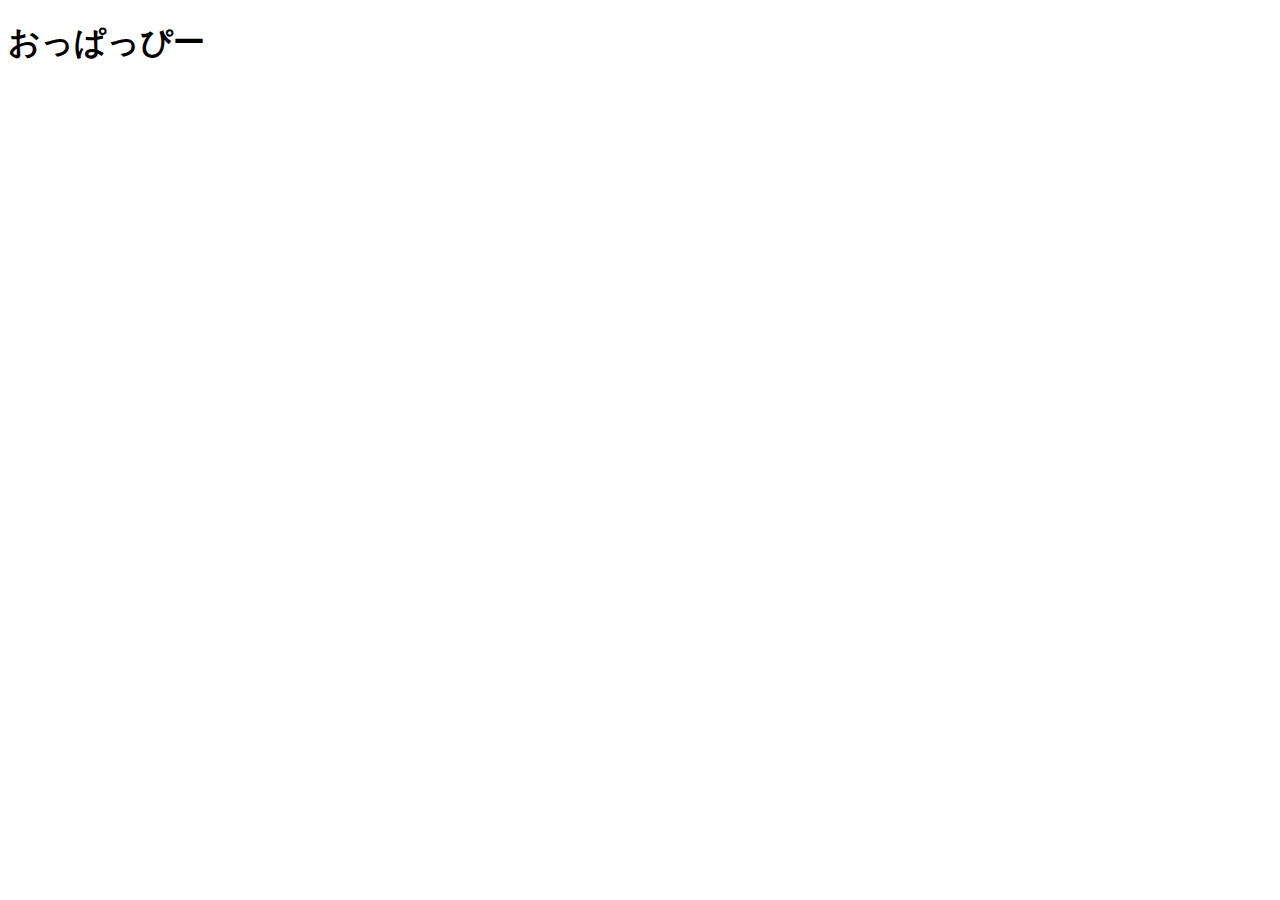
==== index.html @ 4fa89624 "test" ====
<!DOCTYPE html>
<html>
    <head>
        <meta charset="UTF-8">
        <title>おっぱっぴー</title>
        <link rel="stylesheet" type="text/css" href="main.css">
        <link rel="icon" href="mark.ico">
    </head>

    <body>
        <h1>おっぱっぴー</h1>
    </body>


</html>
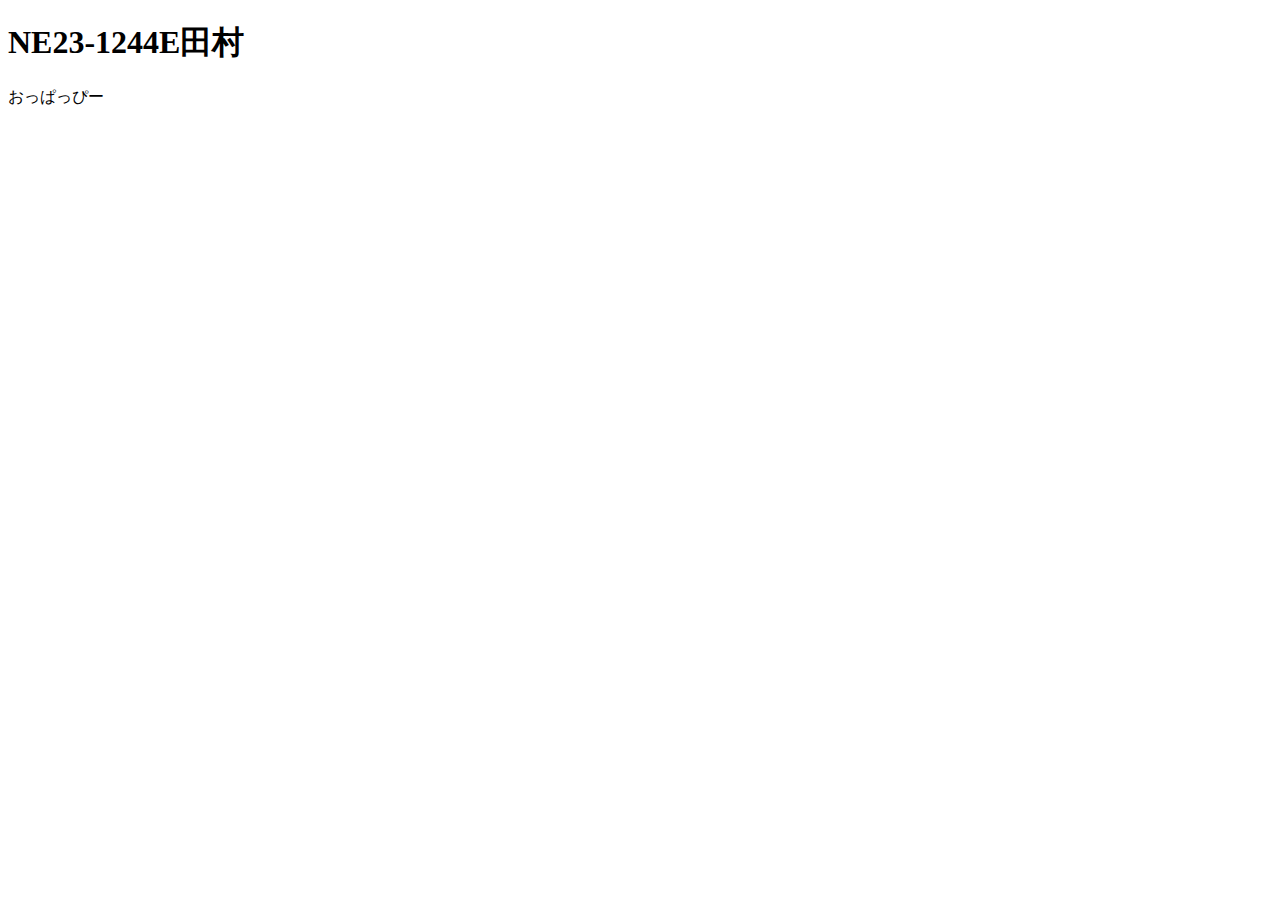
==== commit 232a1037: "test１" ====
--- a/index.html
+++ b/index.html
@@ -8,7 +8,8 @@
     </head>
 
     <body>
-        <h1>おっぱっぴー</h1>
+        <h1>NE23-1244E田村</h1>
+        <p>おっぱっぴー</p>
     </body>
 
 
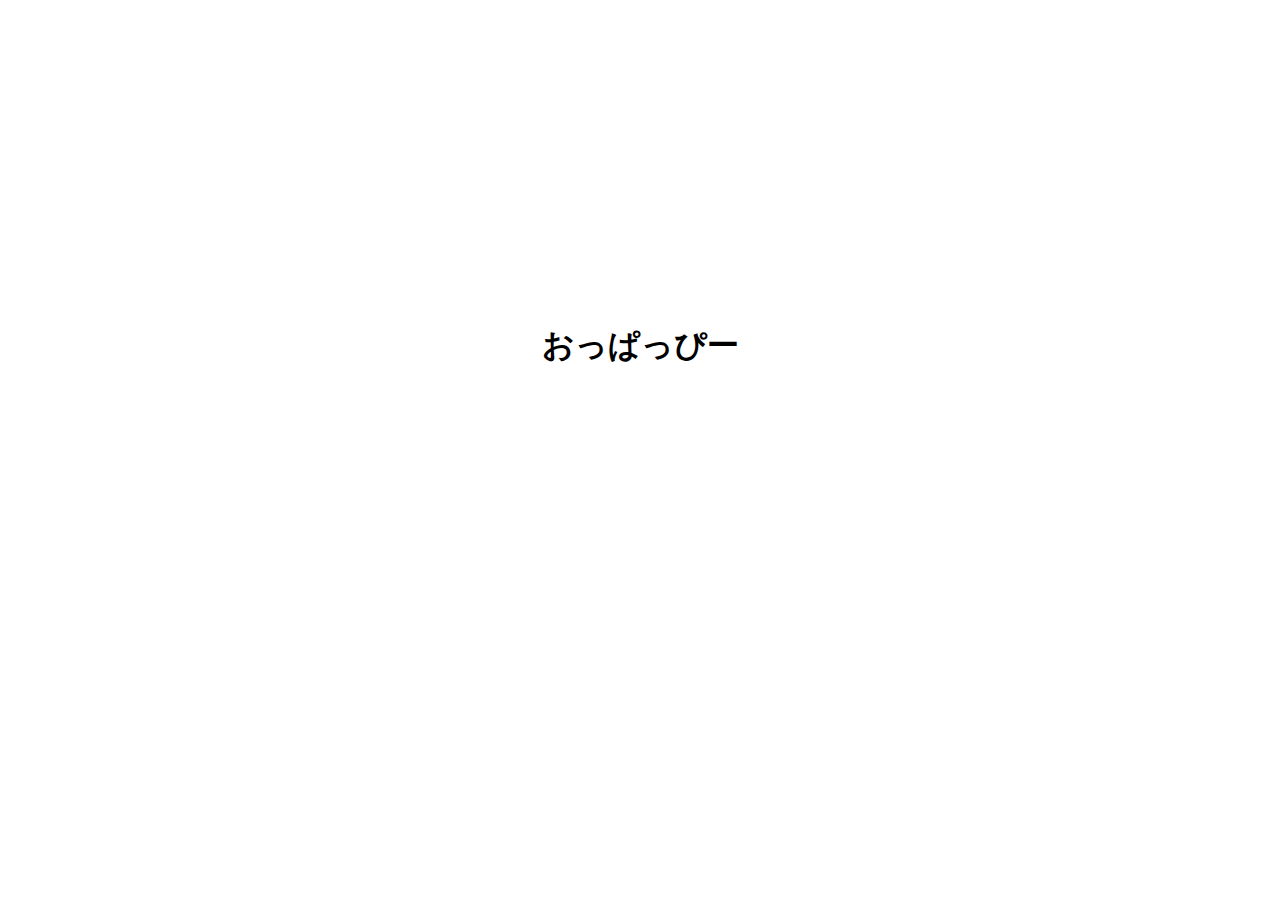
==== commit 2713e04a: "test１" ====
--- a/index.html
+++ b/index.html
@@ -8,8 +8,7 @@
     </head>
 
     <body>
-        <h1>NE23-1244E田村</h1>
-        <p>おっぱっぴー</p>
+        <h1>おっぱっぴー</h1>
     </body>
 
 
--- a/main.css
+++ b/main.css
@@ -0,0 +1,5 @@
+h1{
+    text-align: center;
+    margin: 0;
+    padding-top: 25%;
+}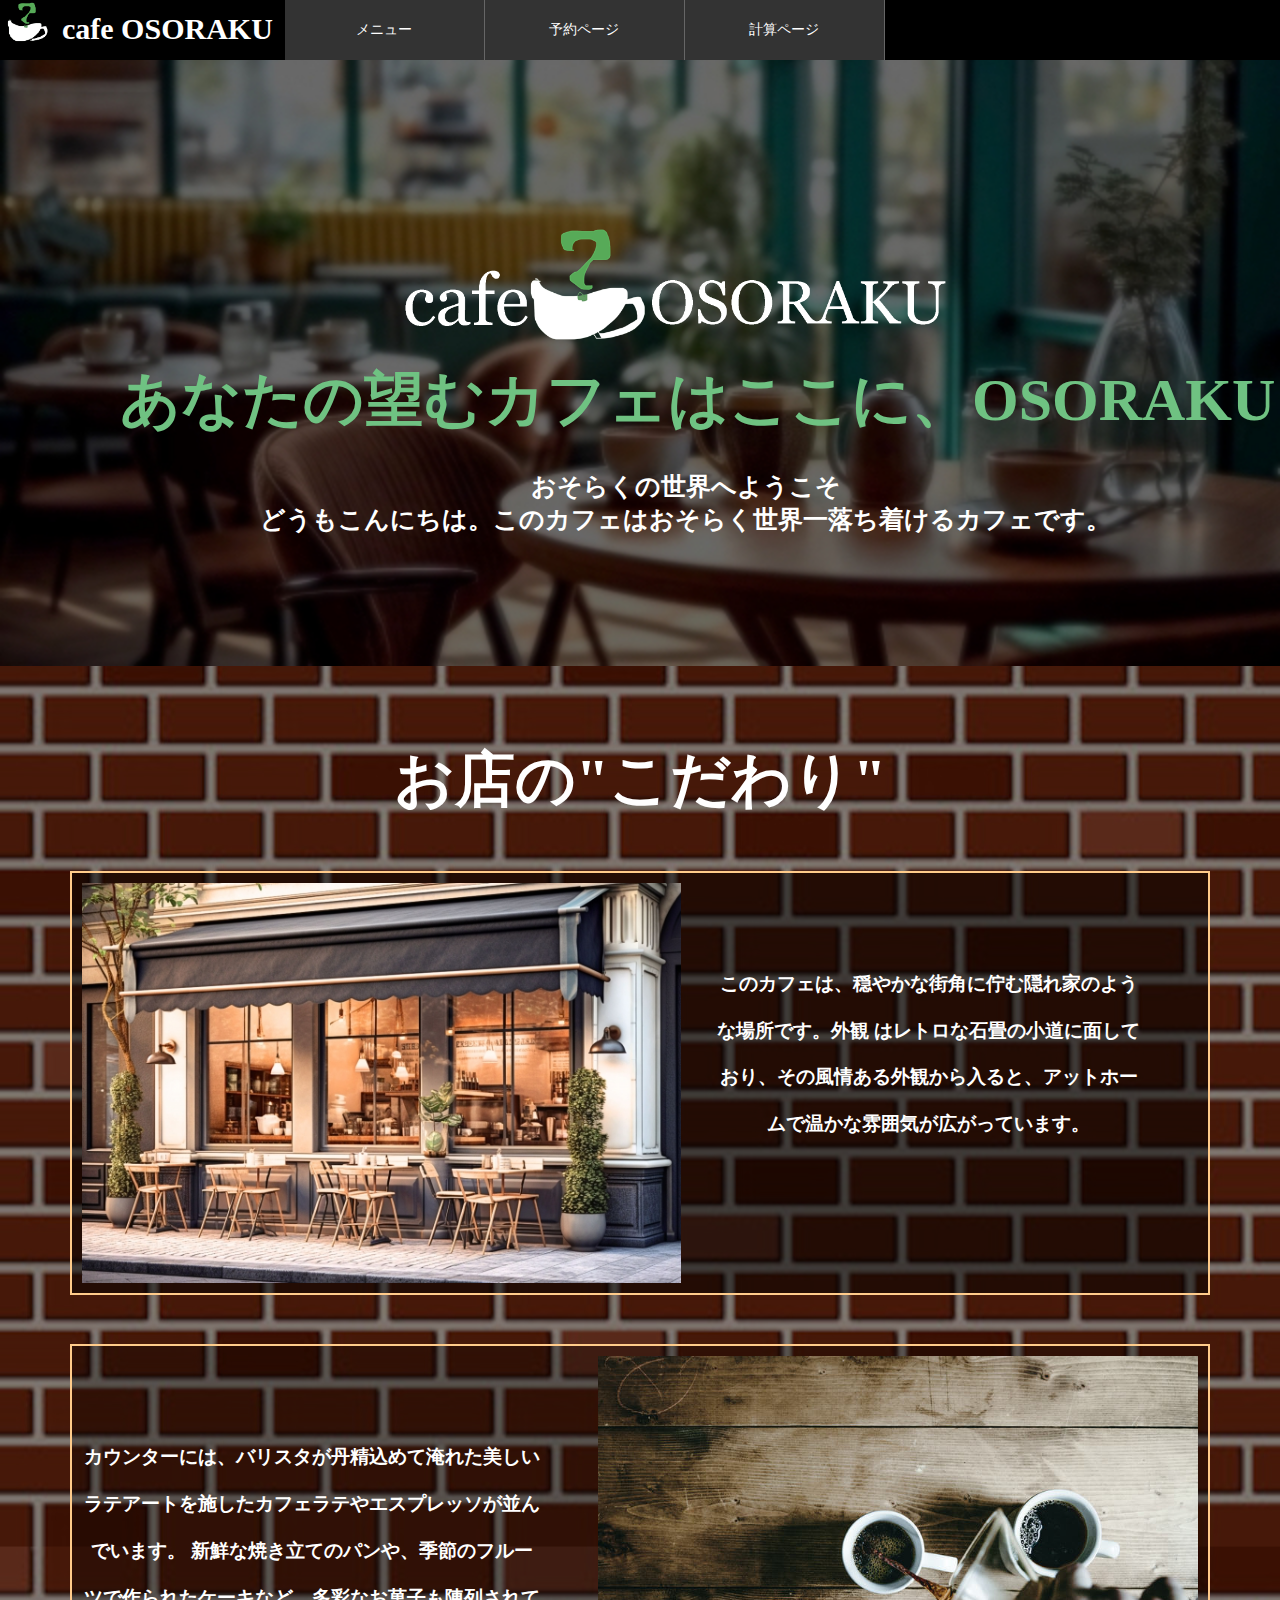
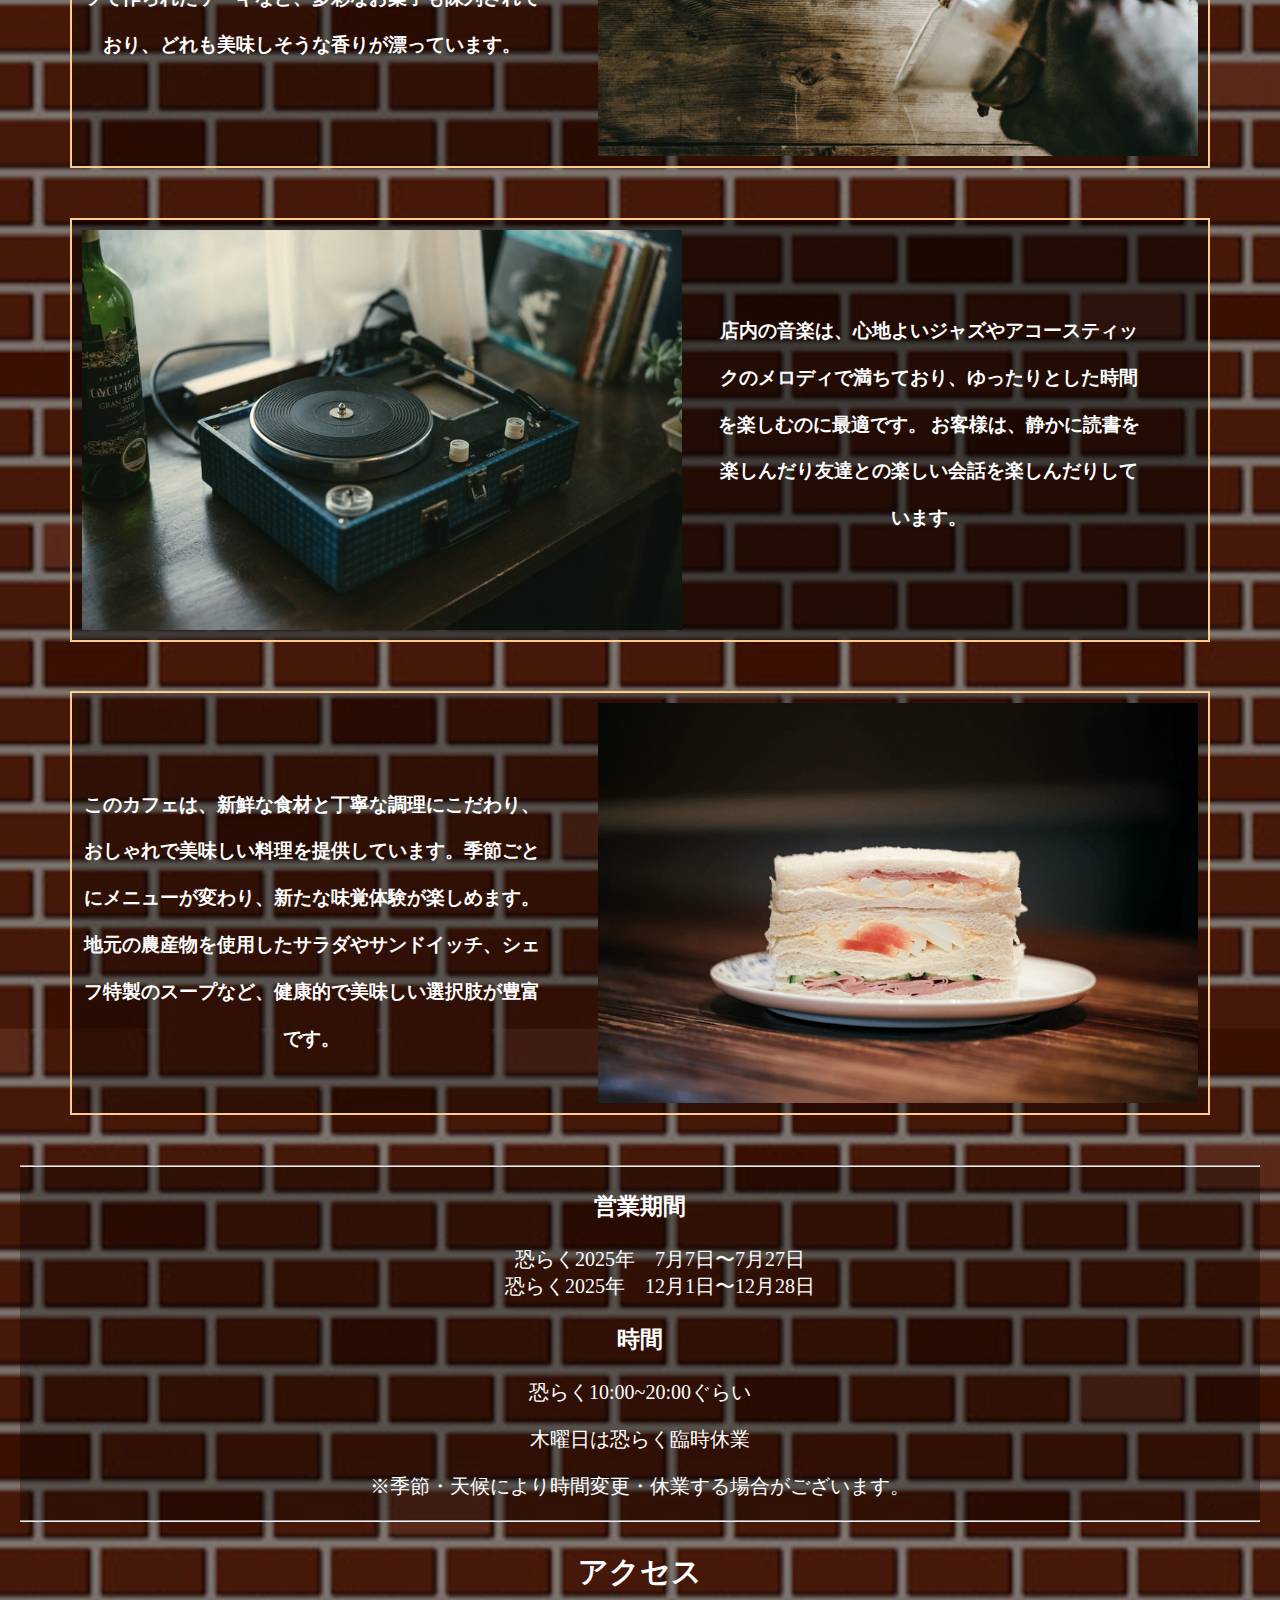
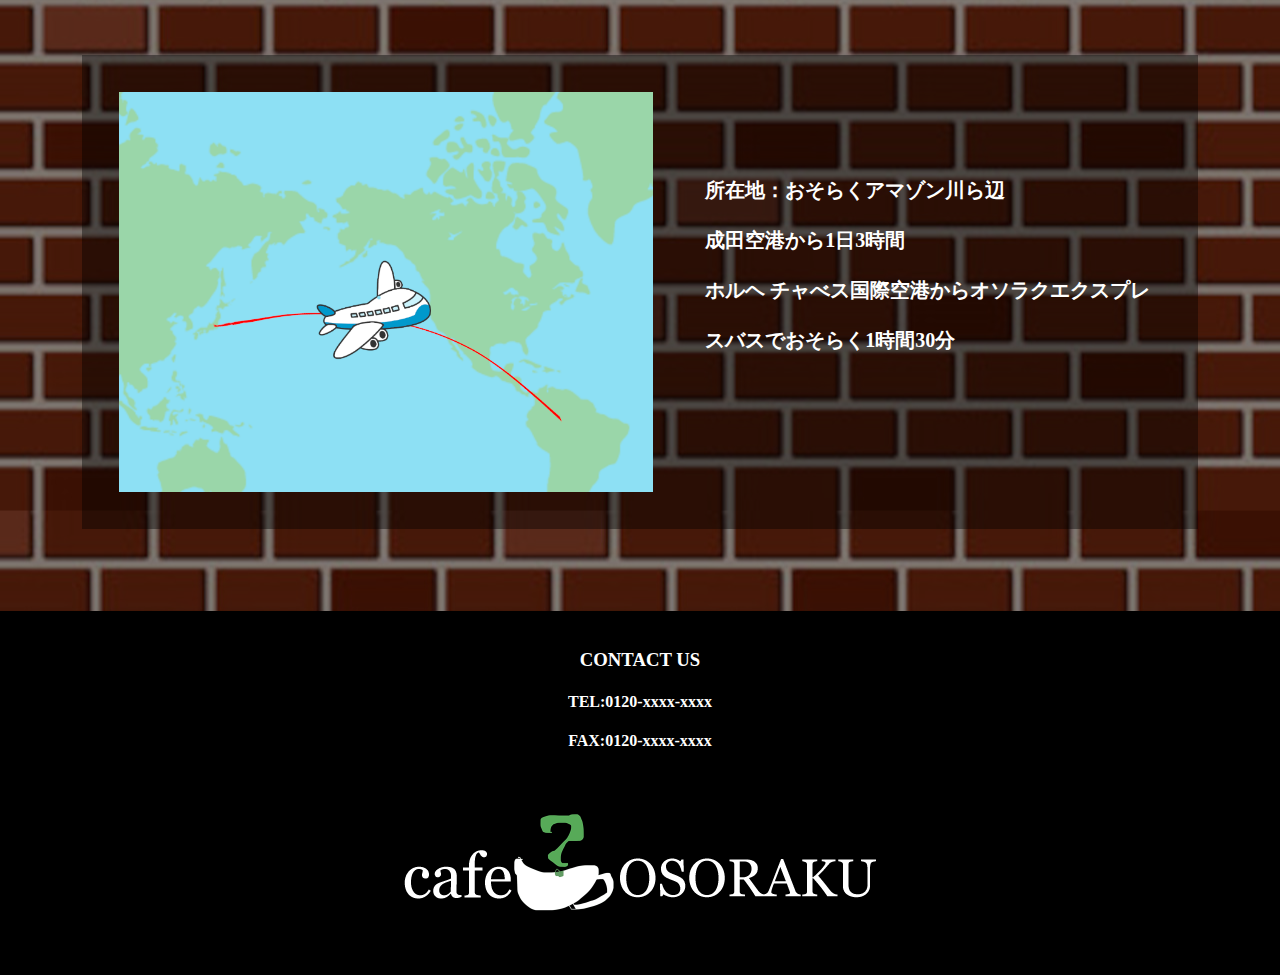
==== commit 9071e963: "yea" ====
--- a/index.html
+++ b/index.html
@@ -1,15 +1,99 @@
 <!DOCTYPE html>
-<html>
+<html >
+
     <head>
         <meta charset="UTF-8">
-        <title>おっぱっぴー</title>
-        <link rel="stylesheet" type="text/css" href="main.css">
+        <title>OSORAKU Cafe</title>
+        <link rel="stylesheet" type="text/css" href="css/main.css">
         <link rel="icon" href="mark.ico">
     </head>
 
     <body>
-        <h1>おっぱっぴー</h1>
-    </body>
+        <div id="navigation">
+            <img src="images/mark.jpg" alt="mark" widght="50px" height="50px">
+            <h2 id="cafename">cafe OSORAKU</h2>
+            <nav>
+                <ul>
+                    <li><a href="html/caliculatepage.html">計算ページ</a></li>
+                    <li><a href="html/reservation.html">予約ページ</a></li>
+                    <li><a href="html/menu.html">メニュー</a></li>
 
+                </ul>
+            </nav>
+        </div>
+
+        <div class="container">
+            <div class="catchcopy">
+ s               <img src="images/cafeshop2.jpeg" alt="cofeshop">
+                <img id="catchlogo" src="images/mark1.png" alt="mark1">
+                <h2 id="catch">あなたの望むカフェはここに、OSORAKU</h2>
+                <h2 id="catch1">おそらくの世界へようこそ<br/>どうもこんにちは。このカフェはおそらく世界一落ち着けるカフェです。</h2>
+            </div>
+            <div class="main">
+                <div class="kodawari">
+                    <h2>お店の"こだわり"</h2>   
+                </div>
+
+                <div class="box">
+                    <img src="images/cafestore.jpg" alt="cafeshop">
+                    <h3>このカフェは、穏やかな街角に佇む隠れ家のような場所です。外観
+                    はレトロな石畳の小道に面しており、その風情ある外観から入ると、アットホームで温かな雰囲気が広がっています。</h3>   
+                </div>
+
+                <div class="box2">
+                    <h3>カウンターには、バリスタが丹精込めて淹れた美しいラテアートを施したカフェラテやエスプレッソが並んでいます。
+                        新鮮な焼き立てのパンや、季節のフルーツで作られたケーキなど、多彩なお菓子も陳列されており、どれも美味しそうな香りが漂っています。</h3>
+                    <img src="images/cofecup.jpg" alt="cofecup">   
+                </div>
+
+                <div class="box">
+                    <img src="images/record.jpg" alt="cafeshop">
+                    <h3>店内の音楽は、心地よいジャズやアコースティックのメロディで満ちており、ゆったりとした時間を楽しむのに最適です。
+                        お客様は、静かに読書を楽しんだり友達との楽しい会話を楽しんだりしています。</h3>   
+                </div>
+
+                <div class="box2">
+                    <h3>このカフェは、新鮮な食材と丁寧な調理にこだわり、おしゃれで美味しい料理を提供しています。季節ごとにメニューが変わり、新たな味覚体験が楽しめます。
+                        地元の農産物を使用したサラダやサンドイッチ、シェフ特製のスープなど、健康的で美味しい選択肢が豊富です。</h3>
+                    <img src="images/sandwich.jpg" alt="cofecup">   
+                </div>
+
+                <div class = "when">
+                    <hr>
+                    <h3>営業期間</h3>
+                    <ol>
+                        <li>恐らく2025年　7月7日〜7月27日</li>
+                        <li>恐らく2025年　12月1日〜12月28日</li>
+                    </ol>
+                    <h3>時間</h3>
+                    <p>恐らく10:00~20:00ぐらい</p>         
+                    <p>木曜日は恐らく臨時休業</p>
+                    <p>※季節・天候により時間変更・休業する場合がございます。</p>
+                    <hr>
+                </div>
+
+                <h3 style="font-size: 30px;">アクセス</h3>
+
+                <div class="chizu">
+                    <img src="images/World.png" alt="画像の取得に失敗しました">
+                    <h4>
+                        所在地：おそらくアマゾン川ら辺
+                    </br>
+                        成田空港から1日3時間
+                    </br>
+                        ホルヘ チャべス国際空港からオソラクエクスプレスバスでおそらく1時間30分
+                    </h4>
+                </div>
+          </div>
+
+     </div>
+     <footer>
+        <h3>CONTACT US</h3>
+        <h4>TEL:0120-xxxx-xxxx</h4>
+        <h4>FAX:0120-xxxx-xxxx</h4>
+        <img src="images/mark1.png" alt="画像の取得に失敗しました">
+     </footer>
+        <script type="text/javascript" src="javascript/main.js">check()</script>
+  </body>
 
 </html>--- a/css/main.css
+++ b/css/main.css
@@ -0,0 +1,202 @@
+body {
+    background-image: url("../images/renga.jpeg");
+    background-repeat: repeat;
+    background-position: center;
+    background-attachment: scroll;
+    margin:0px;
+    padding:0px;
+}
+
+#navigation{
+width: 100%;
+display:flex;
+background-color: black;
+height: 60px;
+position: fixed;
+margin-top: 0px;
+z-index: 1;
+}
+
+#cafename {
+ float: left;
+ font-size: 30px;
+ margin:12px;
+ font-family: "Georgia";
+ color: white;
+}
+
+nav ul {
+    height: auto;
+    margin: 0;
+    padding: 0;
+    line-height: 100%;
+    list-style-type: none;
+}
+nav ul li {
+    margin: 0;
+    padding: 0;
+    float: right;
+    width: 200px;
+    text-align: center;
+    font-size: 14px;
+    line-height: 60px;
+
+}
+nav ul li a {
+    border-right: 1px solid #666;
+    display: block;
+    position: relative;
+    color: #fff;
+    background-color: #333;
+    text-decoration: none;
+    height:60px;
+}
+nav ul li a:link {
+    color:#fff;
+    text-decoration:none;
+}
+
+nav ul li a:visited {
+    color:#fff;
+    text-decoration:none;
+}
+
+nav ul li a:hover {
+    border-color: #699;
+    color:#333;
+    background-color: #699;
+    text-decoration: none;
+}
+
+.container {
+    width:100%;
+    padding-top: px;
+    background-color: rgba(0, 0, 0, 0.5);
+    color:rgb(255,255,255)
+}
+
+.catchcopy img{
+    width: 100%;
+}
+
+#catchlogo{
+    width: 550px;
+    position: absolute;
+    top: 180px;
+    left: 400px;
+}
+
+#catch{
+    color:#6FC282;
+    margin: 0px;
+    padding-left: 120px;
+    font-size: 60px;
+    position: absolute;
+    top: 360px;
+}
+
+#catch1{
+
+    margin: 0px;
+    font-size: 25px;
+    padding-left: 260px;
+    text-align: center;
+    font-family: "ヒラギノ丸ゴ Pron";
+    position: absolute;
+    top: 470px;
+}
+
+.main{
+    padding: 20px;              /* 余白指定 */
+    text-align:  center;        /* 中央寄せ */
+}
+
+.kodawari{
+    font-size: 40px;
+    font-family: "BIZ UDMincho";
+}
+
+.box{
+    margin:4%;
+    padding: 10px;
+    display:flex;
+    border: solid 2px #ffcb8a;
+    background-color: rgba(0, 0, 0, 0.5);
+
+}
+
+.box h3{
+    margin-top: 7%;
+    padding-left:3%;
+    padding-right:5%;
+    line-height: 2.5;
+    
+}
+
+.box img{
+    height:400px;
+}
+
+.box2{
+    margin:4%;
+    padding: 10px;
+    display:flex;
+    text-align:center;
+    border: solid 2px #ffcb8a;
+    background-color: rgba(0, 0, 0, 0.3);
+}
+
+.box2 h3{
+    margin-top: 7%;
+    padding-right:5%;
+    line-height: 2.5;
+
+}
+
+.box2 img{
+    height:400px;
+}
+
+.when{
+    font-size: 20px;
+    background-color: rgba(0, 0, 0, 0.3);
+}
+
+.when ol{
+    list-style-type: none;
+}
+
+.chizu{
+    background-color: rgba(0, 0, 0, 0.4);
+    display:flex;
+    padding: 3%;
+    margin: 5%;
+    text-align: left;
+}
+
+.chizu h4{
+    font-size: 20px;
+    margin-top: 7%;
+    padding-left:5%;
+    line-height: 2.5;
+}
+
+.chizu img{
+    height: 400px;
+}
+
+footer{
+    padding-top:3%;
+    text-align: center;
+    background-color: black;
+    color: white;
+
+}
+
+footer h3{
+    margin:0%;
+}
+
+footer img{
+    height: 200px;
+}